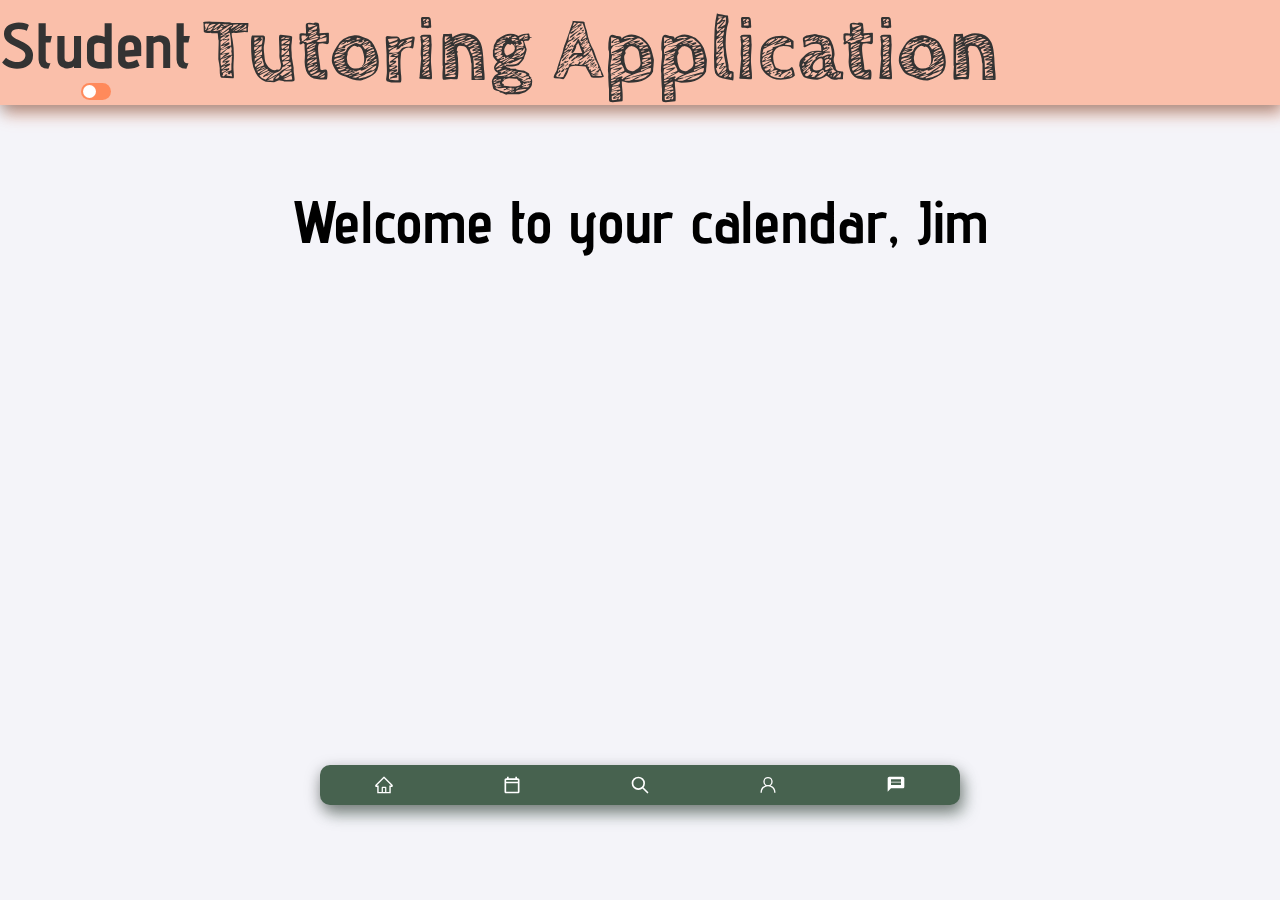
==== calendar.html @ 286cb425 "Fixed sizing of header All pages now reference the header.html for the header of the page The header" ====
<!DOCTYPE html>
<html lang="en">
<head>
    <meta charset="UTF-8">
    <meta name="viewport" content="width=device-width, initial-scale=1.0">
    <title>Get Tutored</title>
    <link rel="stylesheet" href="css/styles_base.css">
    <link rel="stylesheet" href="css/nav_bar.css">
    <link id="theme-stylesheet" rel="stylesheet" href="css/styles_stud.css">
    <script src="js/header.js" defer></script>
    <script src="js/app.js" defer></script>
</head>
<body>
    <header></header> <!-- Placeholder for the header -->
    <main style="display: flex; justify-content: center;">
        <h3>Welcome to your calendar, Jim</h3>
    </main>
    <nav class="button-container">
        <a href="index.html">
            <button class="button">
                <svg xmlns="http://www.w3.org/2000/svg" width="1em" height="1em" viewBox="0 0 1024 1024" stroke-width="0" fill="currentColor" stroke="currentColor" class="icon">
                    <path d="M946.5 505L560.1 118.8l-25.9-25.9a31.5 31.5 0 0 0-44.4 0L77.5 505a63.9 63.9 0 0 0-18.8 46c.4 35.2 29.7 63.3 64.9 63.3h42.5V940h691.8V614.3h43.4c17.1 0 33.2-6.7 45.3-18.8a63.6 63.6 0 0 0 18.7-45.3c0-17-6.7-33.1-18.8-45.2zM568 868H456V664h112v204zm217.9-325.7V868H632V640c0-22.1-17.9-40-40-40H432c-22.1 0-40 17.9-40 40v228H238.1V542.3h-96l370-369.7 23.1 23.1L882 542.3h-96.1z"></path>
                </svg>
            </button>
        </a>
        <a href="calendar.html">
            <button class="button">
                <svg xmlns="http://www.w3.org/2000/svg" width="1em" height="1em" viewBox="0 0 24 24" fill="currentColor" class="icon">              
                <path d="M19 4h-1V2h-2v2H8V2H6v2H5c-1.1 0-2 .9-2 2v14c0 1.1.9 2 2 2h14c1.1 0 2-.9 2-2V6c0-1.1-.9-2-2-2zm0 16H5V10h14v10zm0-12H5V6h14v2z" />
                </svg>
            </button>
        </a>
        <a href="search.html">
            <button class="button">
                <svg xmlns="http://www.w3.org/2000/svg" width="1em" height="1em" aria-hidden="true" viewBox="0 0 24 24" stroke-width="2" fill="none" stroke="currentColor" class="icon">
                <path d="M21 21l-6-6m2-5a7 7 0 11-14 0 7 7 0 0114 0z" stroke-linejoin="round" stroke-linecap="round"></path>            </svg>
            </button>
        </a>
        <a href="profile.html">
            <button class="button">
                <svg xmlns="http://www.w3.org/2000/svg" width="1em" height="1em" viewBox="0 0 24 24" stroke-width="0" fill="currentColor" stroke="currentColor" class="icon">
                <path d="M12 2.5a5.5 5.5 0 0 1 3.096 10.047 9.005 9.005 0 0 1 5.9 8.181.75.75 0 1 1-1.499.044 7.5 7.5 0 0 0-14.993 0 .75.75 0 0 1-1.5-.045 9.005 9.005 0 0 1 5.9-8.18A5.5 5.5 0 0 1 12 2.5ZM8 8a4 4 0 1 0 8 0 4 4 0 0 0-8 0Z"></path>            </svg>
            </button>
        </a>
        <a href="messaging.html">
            <button class="button"> 
                <svg xmlns="http://www.w3.org/2000/svg"  width="1em"  height="1em"  viewBox="0 0 24 24"  fill="currentColor"  class="icon">
                <path d="M20 2H4c-1.1 0-2 .9-2 2v16l4-4h14c1.1 0 2-.9 2-2V4c0-1.1-.9-2-2-2zm-2 10H6V9h12v3zm0-4H6V5h12v3z"/></svg>
            </button>
        </a>
    </nav>
</body>
</html>
---- css/styles_base.css ----
/* Base Styles */
@import url('https://fonts.googleapis.com/css2?family=Cabin+Sketch:wght@700&display=swap');
@import url("https://fonts.googleapis.com/css2?family=Advent+Pro:ital,wght@0,100..900;1,100..900&display=swap");


body {
    margin: 0;
    padding: 0;
}

header {
    margin-inside: 100px 0 100px 100px;
    text-align: left;
}

header h1 {
    font-family: "Cabin Sketch", sans-serif;
    font-size: 7vw;
}

header h2 {
    font-family: "Advent Pro", sans-serif;
    font-size: 5vw
}

nav {

}

main {
    font-family: "Advent Pro", sans-serif;
    font-size: 4vw;
    padding: 20px;
    align-content: center;
}

footer {
    text-align: center;
    padding: 10px 0;
    position: fixed;
    width: 100%;
    bottom: 0;
}

h3 {
    font-family: "Advent Pro", sans-serif;
}

h6 {
    font-family: "Advent Pro", sans-serif;
}

/* Toggle Switch Styles */
.switch {
    position: relative;
    display: inline-block;
    width: 30px;
    height: 17px;
}

.switch input {
    opacity: 0;
    width: 0;
    height: 0;
}

.slider {
    position: absolute;
    cursor: pointer;
    top: 0;
    left: 0;
    right: 0;
    bottom: 0;
    background-color: #FF8A5B;
    transition: .4s;
    border-radius: 17px;
}

.slider:before {
    position: absolute;
    content: "";
    height: 13px;
    width: 13px;
    left: 2px;
    bottom: 2px;
    background-color: white;
    transition: .4s;
    border-radius: 50%;
}

input:checked + .slider {
    background-color: #47624F;
}

input:checked + .slider:before {
    transform: translateX(13px);
}

.button-container{
    position: absolute;
    top: 85vh;
    left: 25vw;    
}

/* Mobile styles */
@media (max-width: 600px) {
    header, nav, main, footer {
        padding: 10px;
    }

    nav a {
        display: block;
        margin: 5px 0;
    }
}
---- css/nav_bar.css ----
/* From Uiverse.io by akshat-patel28 */ 
.button-container {
    display: flex;
    background-color: rgba(71, 98, 79, 255);
    width: 50vw;
    height: 40px;
    align-items: center;
    justify-content: space-around;
    border-radius: 10px;
    box-shadow: rgba(0, 0, 0, 0.35) 0px 5px 15px, 
                rgba(71, 98, 79, 0.4) 5px 10px 15px;

  }
  
  .button {
    outline: 0;
    border: 0 ;
    width: 40px;
    height: 40px;
    border-radius: 50%;
    background-color: transparent;
    display: flex;
    align-items: center;
    justify-content: center;
    color: #fff;
    transition: all ease-in-out 0.3s;
    cursor: pointer;
  }
  
  .button:hover {
    transform: translateY(-3px);
  }
  
  .icon {
    font-size: 20px;
  }
---- css/styles_stud.css ----
/* Student Styles */
body {
    background-color: #f4f4f4;
}

header {
    background-color: rgba(255, 138, 91, 0.5);
    color: #333333;
    box-shadow: rgba(0, 0, 0, 0.35) 0 5px 15px,
                rgba(255, 138, 91, 0.4) 5px 10px 15px;
}

body {
    background-color: #f4f4f9;
}

nav a {
    color: #fff;
}

.button-container {
    background-color: rgba(71, 98, 79, 1);
    box-shadow: rgba(0, 0, 0, 0.35) 0 5px 15px,
                rgba(71, 98, 79, 0.4) 5px 10px 15px;
}
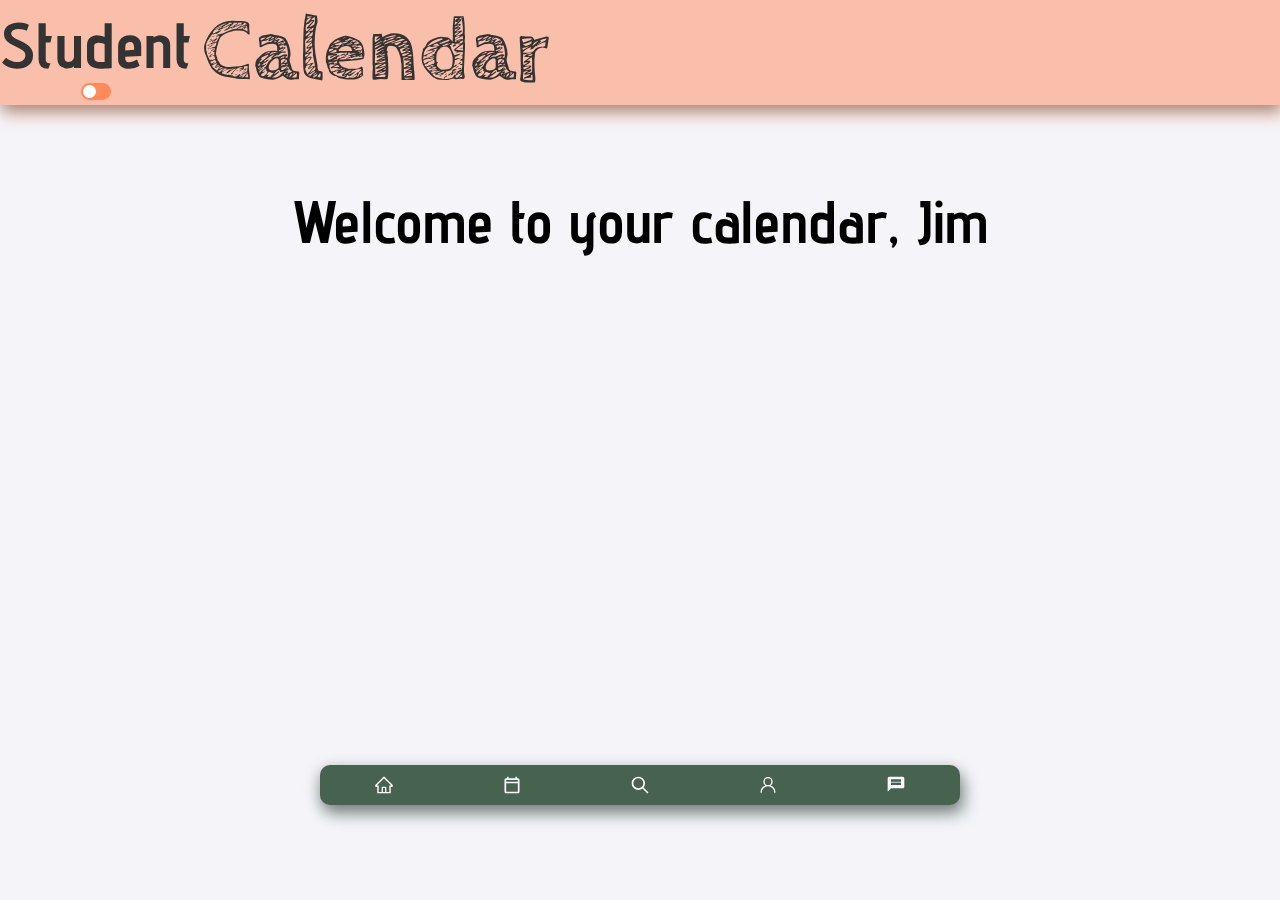
==== commit f89b3bc1: "Added functionality where the header title changes based on the page" ====
--- a/calendar.html
+++ b/calendar.html
@@ -11,7 +11,7 @@
     <script src="js/app.js" defer></script>
 </head>
 <body>
-    <header></header> <!-- Placeholder for the header -->
+    <header title="Calendar"></header> <!-- Placeholder for the header -->
     <main style="display: flex; justify-content: center;">
         <h3>Welcome to your calendar, Jim</h3>
     </main>
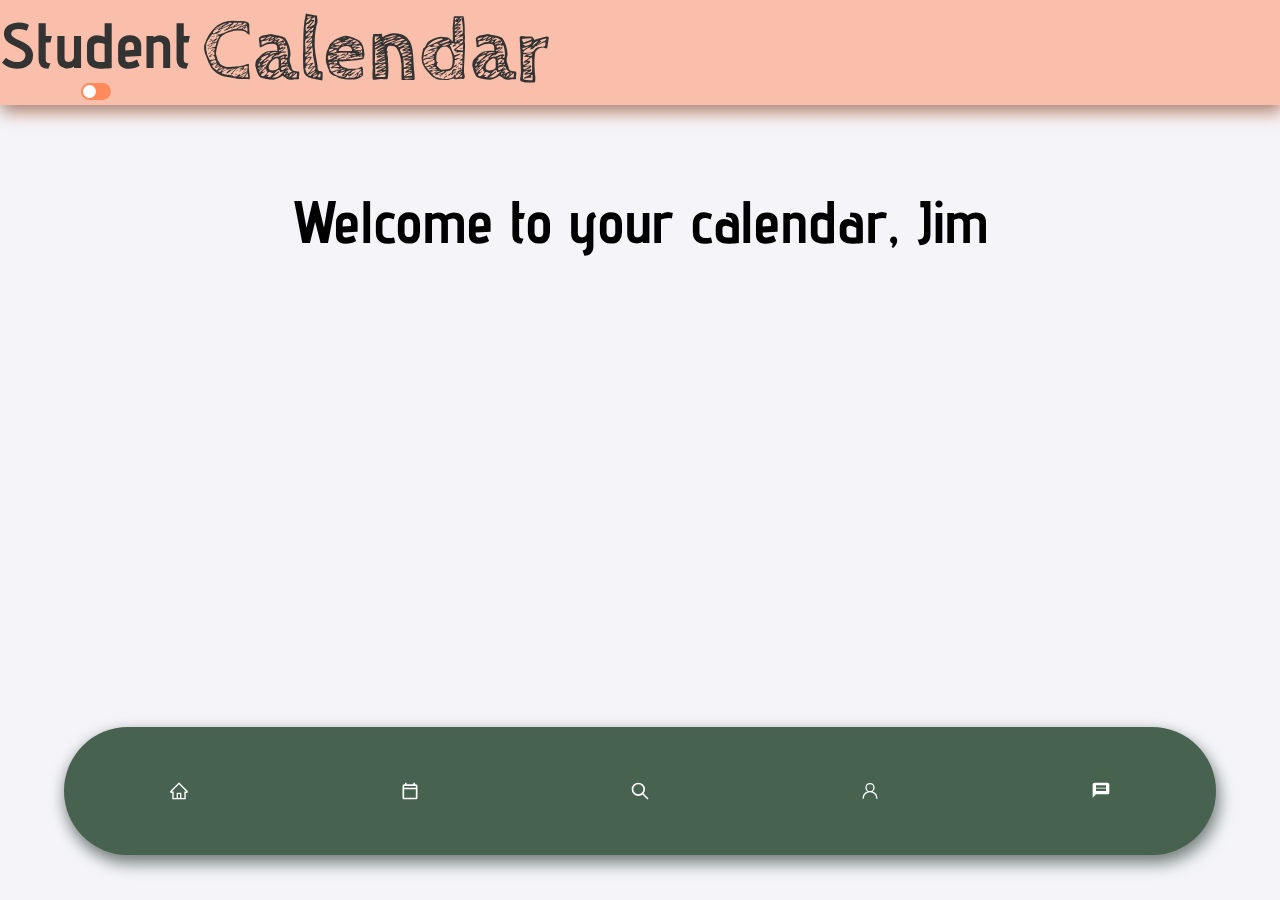
==== commit 0c8ca86f: "Renamed header.js to pageSetup.js so it sets up both the header and the navbar Created a navbar.html" ====
--- a/calendar.html
+++ b/calendar.html
@@ -7,7 +7,7 @@
     <link rel="stylesheet" href="css/styles_base.css">
     <link rel="stylesheet" href="css/nav_bar.css">
     <link id="theme-stylesheet" rel="stylesheet" href="css/styles_stud.css">
-    <script src="js/header.js" defer></script>
+    <script src="js/pageSetup.js" defer></script>
     <script src="js/app.js" defer></script>
 </head>
 <body>
@@ -15,39 +15,6 @@
     <main style="display: flex; justify-content: center;">
         <h3>Welcome to your calendar, Jim</h3>
     </main>
-    <nav class="button-container">
-        <a href="index.html">
-            <button class="button">
-                <svg xmlns="http://www.w3.org/2000/svg" width="1em" height="1em" viewBox="0 0 1024 1024" stroke-width="0" fill="currentColor" stroke="currentColor" class="icon">
-                    <path d="M946.5 505L560.1 118.8l-25.9-25.9a31.5 31.5 0 0 0-44.4 0L77.5 505a63.9 63.9 0 0 0-18.8 46c.4 35.2 29.7 63.3 64.9 63.3h42.5V940h691.8V614.3h43.4c17.1 0 33.2-6.7 45.3-18.8a63.6 63.6 0 0 0 18.7-45.3c0-17-6.7-33.1-18.8-45.2zM568 868H456V664h112v204zm217.9-325.7V868H632V640c0-22.1-17.9-40-40-40H432c-22.1 0-40 17.9-40 40v228H238.1V542.3h-96l370-369.7 23.1 23.1L882 542.3h-96.1z"></path>
-                </svg>
-            </button>
-        </a>
-        <a href="calendar.html">
-            <button class="button">
-                <svg xmlns="http://www.w3.org/2000/svg" width="1em" height="1em" viewBox="0 0 24 24" fill="currentColor" class="icon">              
-                <path d="M19 4h-1V2h-2v2H8V2H6v2H5c-1.1 0-2 .9-2 2v14c0 1.1.9 2 2 2h14c1.1 0 2-.9 2-2V6c0-1.1-.9-2-2-2zm0 16H5V10h14v10zm0-12H5V6h14v2z" />
-                </svg>
-            </button>
-        </a>
-        <a href="search.html">
-            <button class="button">
-                <svg xmlns="http://www.w3.org/2000/svg" width="1em" height="1em" aria-hidden="true" viewBox="0 0 24 24" stroke-width="2" fill="none" stroke="currentColor" class="icon">
-                <path d="M21 21l-6-6m2-5a7 7 0 11-14 0 7 7 0 0114 0z" stroke-linejoin="round" stroke-linecap="round"></path>            </svg>
-            </button>
-        </a>
-        <a href="profile.html">
-            <button class="button">
-                <svg xmlns="http://www.w3.org/2000/svg" width="1em" height="1em" viewBox="0 0 24 24" stroke-width="0" fill="currentColor" stroke="currentColor" class="icon">
-                <path d="M12 2.5a5.5 5.5 0 0 1 3.096 10.047 9.005 9.005 0 0 1 5.9 8.181.75.75 0 1 1-1.499.044 7.5 7.5 0 0 0-14.993 0 .75.75 0 0 1-1.5-.045 9.005 9.005 0 0 1 5.9-8.18A5.5 5.5 0 0 1 12 2.5ZM8 8a4 4 0 1 0 8 0 4 4 0 0 0-8 0Z"></path>            </svg>
-            </button>
-        </a>
-        <a href="messaging.html">
-            <button class="button"> 
-                <svg xmlns="http://www.w3.org/2000/svg"  width="1em"  height="1em"  viewBox="0 0 24 24"  fill="currentColor"  class="icon">
-                <path d="M20 2H4c-1.1 0-2 .9-2 2v16l4-4h14c1.1 0 2-.9 2-2V4c0-1.1-.9-2-2-2zm-2 10H6V9h12v3zm0-4H6V5h12v3z"/></svg>
-            </button>
-        </a>
-    </nav>
+    <nav></nav>  <!-- Placeholder for the navbar -->
 </body>
 </html>
--- a/css/styles_base.css
+++ b/css/styles_base.css
@@ -21,10 +21,6 @@
 header h2 {
     font-family: "Advent Pro", sans-serif;
     font-size: 5vw
-}
-
-nav {
-
 }
 
 main {
@@ -96,10 +92,11 @@
     transform: translateX(13px);
 }
 
-.button-container{
+nav {
     position: absolute;
-    top: 85vh;
-    left: 25vw;    
+    bottom: 5vh;
+    left: 50%;
+    transform: translateX(-50%);
 }
 
 /* Mobile styles */
--- a/css/nav_bar.css
+++ b/css/nav_bar.css
@@ -1,20 +1,16 @@
-/* From Uiverse.io by akshat-patel28 */ 
-.button-container {
+/* Navbar css */
+nav {
     display: flex;
-    background-color: rgba(71, 98, 79, 255);
-    width: 50vw;
-    height: 40px;
+    width: 90vw;
+    height: 10vw;
     align-items: center;
     justify-content: space-around;
-    border-radius: 10px;
-    box-shadow: rgba(0, 0, 0, 0.35) 0px 5px 15px, 
-                rgba(71, 98, 79, 0.4) 5px 10px 15px;
-
+    border-radius: 10vw;
   }
   
   .button {
     outline: 0;
-    border: 0 ;
+    border: 0;
     width: 40px;
     height: 40px;
     border-radius: 50%;
@@ -26,7 +22,11 @@
     transition: all ease-in-out 0.3s;
     cursor: pointer;
   }
-  
+
+  .buttonCurrent {
+    background-color: rgba(82,173,156,0.5);
+  }
+
   .button:hover {
     transform: translateY(-3px);
   }
--- a/css/styles_stud.css
+++ b/css/styles_stud.css
@@ -18,7 +18,7 @@
     color: #fff;
 }
 
-.button-container {
+nav {
     background-color: rgba(71, 98, 79, 1);
     box-shadow: rgba(0, 0, 0, 0.35) 0 5px 15px,
                 rgba(71, 98, 79, 0.4) 5px 10px 15px;
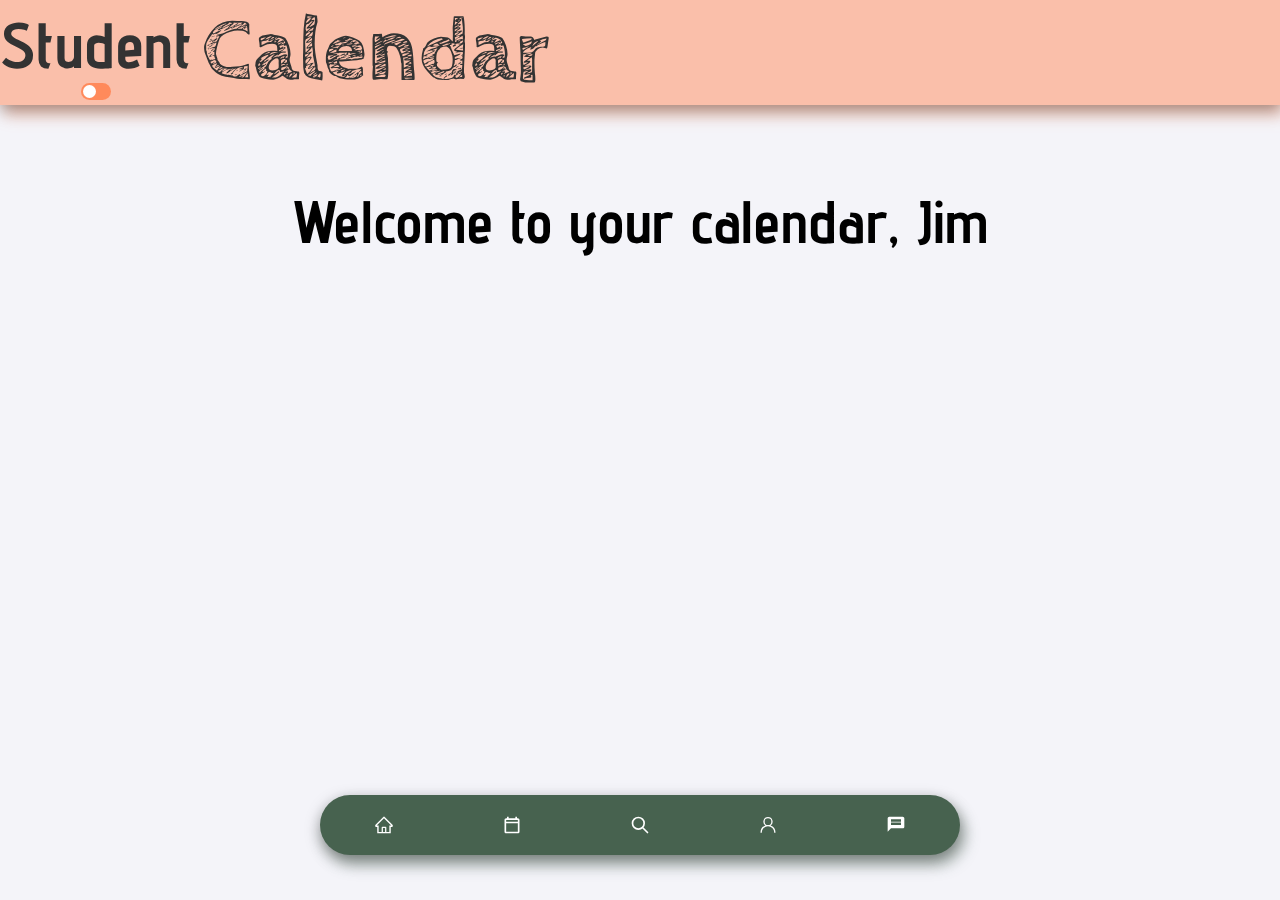
==== commit 0b35a06c: "fixing my mistake" ====
--- a/calendar.html
+++ b/calendar.html
@@ -7,7 +7,7 @@
     <link rel="stylesheet" href="css/styles_base.css">
     <link rel="stylesheet" href="css/nav_bar.css">
     <link id="theme-stylesheet" rel="stylesheet" href="css/styles_stud.css">
-    <script src="js/pageSetup.js" defer></script>
+    <script src="js/header.js" defer></script>
     <script src="js/app.js" defer></script>
 </head>
 <body>
@@ -15,6 +15,39 @@
     <main style="display: flex; justify-content: center;">
         <h3>Welcome to your calendar, Jim</h3>
     </main>
-    <nav></nav>  <!-- Placeholder for the navbar -->
+    <nav class="button-container">
+        <a href="index.html">
+            <button class="button">
+                <svg xmlns="http://www.w3.org/2000/svg" width="1em" height="1em" viewBox="0 0 1024 1024" stroke-width="0" fill="currentColor" stroke="currentColor" class="icon">
+                    <path d="M946.5 505L560.1 118.8l-25.9-25.9a31.5 31.5 0 0 0-44.4 0L77.5 505a63.9 63.9 0 0 0-18.8 46c.4 35.2 29.7 63.3 64.9 63.3h42.5V940h691.8V614.3h43.4c17.1 0 33.2-6.7 45.3-18.8a63.6 63.6 0 0 0 18.7-45.3c0-17-6.7-33.1-18.8-45.2zM568 868H456V664h112v204zm217.9-325.7V868H632V640c0-22.1-17.9-40-40-40H432c-22.1 0-40 17.9-40 40v228H238.1V542.3h-96l370-369.7 23.1 23.1L882 542.3h-96.1z"></path>
+                </svg>
+            </button>
+        </a>
+        <a href="calendar.html">
+            <button class="button">
+                <svg xmlns="http://www.w3.org/2000/svg" width="1em" height="1em" viewBox="0 0 24 24" fill="currentColor" class="icon">              
+                <path d="M19 4h-1V2h-2v2H8V2H6v2H5c-1.1 0-2 .9-2 2v14c0 1.1.9 2 2 2h14c1.1 0 2-.9 2-2V6c0-1.1-.9-2-2-2zm0 16H5V10h14v10zm0-12H5V6h14v2z" />
+                </svg>
+            </button>
+        </a>
+        <a href="search.html">
+            <button class="button">
+                <svg xmlns="http://www.w3.org/2000/svg" width="1em" height="1em" aria-hidden="true" viewBox="0 0 24 24" stroke-width="2" fill="none" stroke="currentColor" class="icon">
+                <path d="M21 21l-6-6m2-5a7 7 0 11-14 0 7 7 0 0114 0z" stroke-linejoin="round" stroke-linecap="round"></path>            </svg>
+            </button>
+        </a>
+        <a href="profile.html">
+            <button class="button">
+                <svg xmlns="http://www.w3.org/2000/svg" width="1em" height="1em" viewBox="0 0 24 24" stroke-width="0" fill="currentColor" stroke="currentColor" class="icon">
+                <path d="M12 2.5a5.5 5.5 0 0 1 3.096 10.047 9.005 9.005 0 0 1 5.9 8.181.75.75 0 1 1-1.499.044 7.5 7.5 0 0 0-14.993 0 .75.75 0 0 1-1.5-.045 9.005 9.005 0 0 1 5.9-8.18A5.5 5.5 0 0 1 12 2.5ZM8 8a4 4 0 1 0 8 0 4 4 0 0 0-8 0Z"></path>            </svg>
+            </button>
+        </a>
+        <a href="messaging.html">
+            <button class="button"> 
+                <svg xmlns="http://www.w3.org/2000/svg"  width="1em"  height="1em"  viewBox="0 0 24 24"  fill="currentColor"  class="icon">
+                <path d="M20 2H4c-1.1 0-2 .9-2 2v16l4-4h14c1.1 0 2-.9 2-2V4c0-1.1-.9-2-2-2zm-2 10H6V9h12v3zm0-4H6V5h12v3z"/></svg>
+            </button>
+        </a>
+    </nav>
 </body>
 </html>
--- a/css/styles_base.css
+++ b/css/styles_base.css
@@ -21,6 +21,10 @@
 header h2 {
     font-family: "Advent Pro", sans-serif;
     font-size: 5vw
+}
+
+nav {
+
 }
 
 main {
@@ -92,7 +96,7 @@
     transform: translateX(13px);
 }
 
-nav {
+.button-container{
     position: absolute;
     bottom: 5vh;
     left: 50%;
--- a/css/nav_bar.css
+++ b/css/nav_bar.css
@@ -1,8 +1,9 @@
 /* Navbar css */
-nav {
+.button-container {
     display: flex;
-    width: 90vw;
-    height: 10vw;
+    background-color: rgba(71, 98, 79, 255);
+    width: 50vw;
+    height: 60px;
     align-items: center;
     justify-content: space-around;
     border-radius: 10vw;
@@ -10,7 +11,7 @@
   
   .button {
     outline: 0;
-    border: 0;
+    border: 0 ;
     width: 40px;
     height: 40px;
     border-radius: 50%;
@@ -22,13 +23,9 @@
     transition: all ease-in-out 0.3s;
     cursor: pointer;
   }
-
-  .buttonCurrent {
-    background-color: rgba(82,173,156,0.5);
-  }
-
+  
   .button:hover {
-    transform: translateY(-3px);
+    transform: translateY(-4px);
   }
   
   .icon {
--- a/css/styles_stud.css
+++ b/css/styles_stud.css
@@ -18,7 +18,7 @@
     color: #fff;
 }
 
-nav {
+.button-container {
     background-color: rgba(71, 98, 79, 1);
     box-shadow: rgba(0, 0, 0, 0.35) 0 5px 15px,
                 rgba(71, 98, 79, 0.4) 5px 10px 15px;
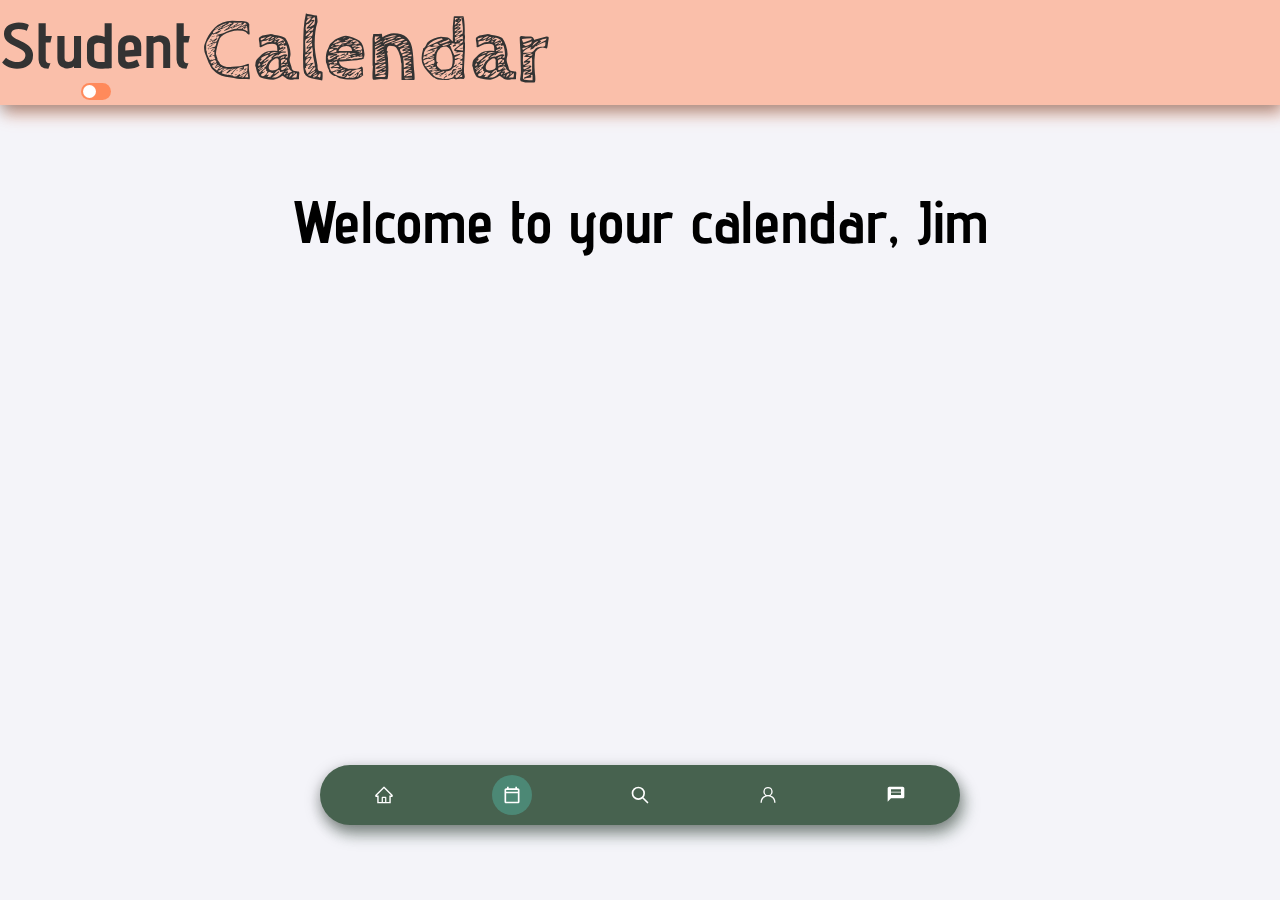
==== commit 8241f839: "Fixed all issues where navbar changes were lost" ====
--- a/calendar.html
+++ b/calendar.html
@@ -7,7 +7,7 @@
     <link rel="stylesheet" href="css/styles_base.css">
     <link rel="stylesheet" href="css/nav_bar.css">
     <link id="theme-stylesheet" rel="stylesheet" href="css/styles_stud.css">
-    <script src="js/header.js" defer></script>
+    <script src="js/pageSetup.js" defer></script>
     <script src="js/app.js" defer></script>
 </head>
 <body>
@@ -15,39 +15,6 @@
     <main style="display: flex; justify-content: center;">
         <h3>Welcome to your calendar, Jim</h3>
     </main>
-    <nav class="button-container">
-        <a href="index.html">
-            <button class="button">
-                <svg xmlns="http://www.w3.org/2000/svg" width="1em" height="1em" viewBox="0 0 1024 1024" stroke-width="0" fill="currentColor" stroke="currentColor" class="icon">
-                    <path d="M946.5 505L560.1 118.8l-25.9-25.9a31.5 31.5 0 0 0-44.4 0L77.5 505a63.9 63.9 0 0 0-18.8 46c.4 35.2 29.7 63.3 64.9 63.3h42.5V940h691.8V614.3h43.4c17.1 0 33.2-6.7 45.3-18.8a63.6 63.6 0 0 0 18.7-45.3c0-17-6.7-33.1-18.8-45.2zM568 868H456V664h112v204zm217.9-325.7V868H632V640c0-22.1-17.9-40-40-40H432c-22.1 0-40 17.9-40 40v228H238.1V542.3h-96l370-369.7 23.1 23.1L882 542.3h-96.1z"></path>
-                </svg>
-            </button>
-        </a>
-        <a href="calendar.html">
-            <button class="button">
-                <svg xmlns="http://www.w3.org/2000/svg" width="1em" height="1em" viewBox="0 0 24 24" fill="currentColor" class="icon">              
-                <path d="M19 4h-1V2h-2v2H8V2H6v2H5c-1.1 0-2 .9-2 2v14c0 1.1.9 2 2 2h14c1.1 0 2-.9 2-2V6c0-1.1-.9-2-2-2zm0 16H5V10h14v10zm0-12H5V6h14v2z" />
-                </svg>
-            </button>
-        </a>
-        <a href="search.html">
-            <button class="button">
-                <svg xmlns="http://www.w3.org/2000/svg" width="1em" height="1em" aria-hidden="true" viewBox="0 0 24 24" stroke-width="2" fill="none" stroke="currentColor" class="icon">
-                <path d="M21 21l-6-6m2-5a7 7 0 11-14 0 7 7 0 0114 0z" stroke-linejoin="round" stroke-linecap="round"></path>            </svg>
-            </button>
-        </a>
-        <a href="profile.html">
-            <button class="button">
-                <svg xmlns="http://www.w3.org/2000/svg" width="1em" height="1em" viewBox="0 0 24 24" stroke-width="0" fill="currentColor" stroke="currentColor" class="icon">
-                <path d="M12 2.5a5.5 5.5 0 0 1 3.096 10.047 9.005 9.005 0 0 1 5.9 8.181.75.75 0 1 1-1.499.044 7.5 7.5 0 0 0-14.993 0 .75.75 0 0 1-1.5-.045 9.005 9.005 0 0 1 5.9-8.18A5.5 5.5 0 0 1 12 2.5ZM8 8a4 4 0 1 0 8 0 4 4 0 0 0-8 0Z"></path>            </svg>
-            </button>
-        </a>
-        <a href="messaging.html">
-            <button class="button"> 
-                <svg xmlns="http://www.w3.org/2000/svg"  width="1em"  height="1em"  viewBox="0 0 24 24"  fill="currentColor"  class="icon">
-                <path d="M20 2H4c-1.1 0-2 .9-2 2v16l4-4h14c1.1 0 2-.9 2-2V4c0-1.1-.9-2-2-2zm-2 10H6V9h12v3zm0-4H6V5h12v3z"/></svg>
-            </button>
-        </a>
-    </nav>
+    <nav></nav>  <!-- Placeholder for the navbar -->
 </body>
 </html>
--- a/css/styles_base.css
+++ b/css/styles_base.css
@@ -21,10 +21,6 @@
 header h2 {
     font-family: "Advent Pro", sans-serif;
     font-size: 5vw
-}
-
-nav {
-
 }
 
 main {
@@ -96,7 +92,7 @@
     transform: translateX(13px);
 }
 
-.button-container{
+nav{
     position: absolute;
     bottom: 5vh;
     left: 50%;
--- a/css/nav_bar.css
+++ b/css/nav_bar.css
@@ -1,33 +1,42 @@
-/* Navbar css */
-.button-container {
-    display: flex;
-    background-color: rgba(71, 98, 79, 255);
-    width: 50vw;
-    height: 60px;
-    align-items: center;
-    justify-content: space-around;
-    border-radius: 10vw;
-  }
-  
-  .button {
-    outline: 0;
-    border: 0 ;
-    width: 40px;
-    height: 40px;
-    border-radius: 50%;
-    background-color: transparent;
-    display: flex;
-    align-items: center;
-    justify-content: center;
-    color: #fff;
-    transition: all ease-in-out 0.3s;
-    cursor: pointer;
-  }
-  
-  .button:hover {
-    transform: translateY(-4px);
-  }
-  
-  .icon {
-    font-size: 20px;
-  }+/* Navbar CSS */
+nav {
+  position: fixed; /* Changed from absolute to fixed */
+  display: flex;
+  background-color: rgba(71, 98, 79, 255);
+  width: 50vw;
+  height: 60px;
+  align-items: center;
+  justify-content: space-around;
+  border-radius: 10vw;
+  top: 85vh; 
+  left: 50%;
+  transform: translateX(-50%); /* Center the navbar horizontally */
+  z-index: 1000; /* Ensure it stays above other elements */
+}
+
+.button {
+  outline: 0;
+  border: 0;
+  width: 40px;
+  height: 40px;
+  border-radius: 50%;
+  background-color: transparent;
+  display: flex;
+  align-items: center;
+  justify-content: center;
+  color: #fff;
+  transition: all ease-in-out 0.3s;
+  cursor: pointer;
+}
+
+.active {
+    background-color: rgba(82,173,156,0.5);
+}
+
+.button:hover {
+  transform: translateY(-4px);
+}
+
+.icon {
+  font-size: 20px;
+}
--- a/css/styles_stud.css
+++ b/css/styles_stud.css
@@ -18,7 +18,7 @@
     color: #fff;
 }
 
-.button-container {
+nav {
     background-color: rgba(71, 98, 79, 1);
     box-shadow: rgba(0, 0, 0, 0.35) 0 5px 15px,
                 rgba(71, 98, 79, 0.4) 5px 10px 15px;
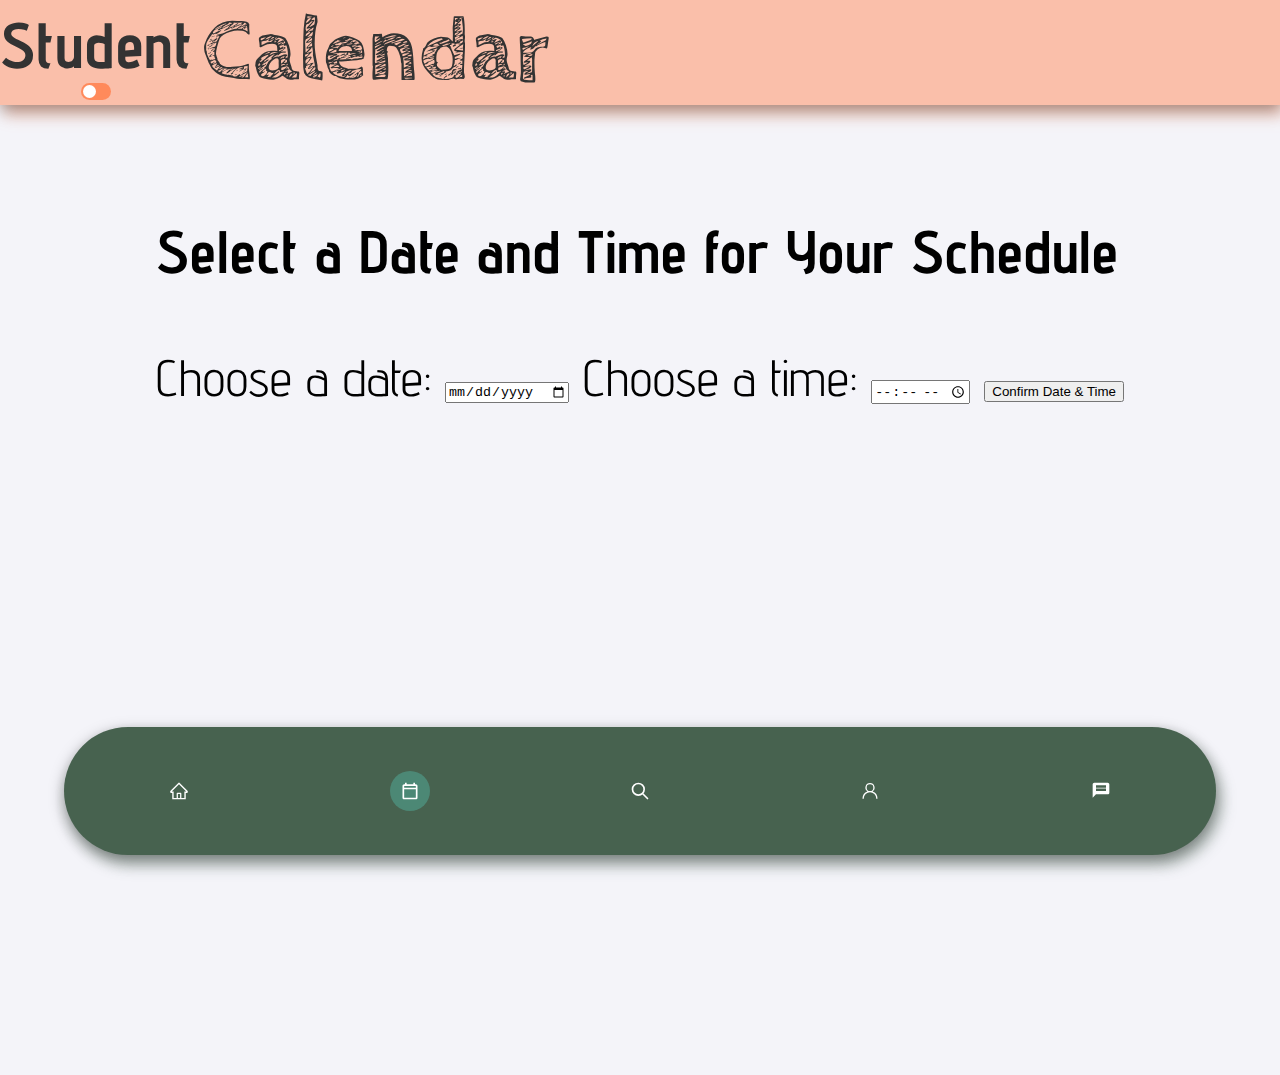
==== commit 6aa46f88: "changed calendar" ====
--- a/calendar.html
+++ b/calendar.html
@@ -11,9 +11,29 @@
     <script src="js/app.js" defer></script>
 </head>
 <body>
+    
     <header title="Calendar"></header> <!-- Placeholder for the header -->
-    <main style="display: flex; justify-content: center;">
-        <h3>Welcome to your calendar, Jim</h3>
+    <main style="display: flex; justify-content: center; align-items: flex-start; height: 100vh; padding-top: 50px;">
+        <div>
+            <h3>Select a Date and Time for Your Schedule</h3>
+            <label for="schedule-date">Choose a date:</label>
+            <input type="date" id="schedule-date" required>
+    
+            <label for="schedule-time">Choose a time:</label>
+            <input type="time" id="schedule-time" required>
+    
+            <button id="submit-button">Confirm Date & Time</button>
+            <div id="result"></div>
+        </div>
+        <script>
+            document.getElementById('submit-button').addEventListener('click', () => {
+                const date = document.getElementById('schedule-date').value;
+                const time = document.getElementById('schedule-time').value;
+                const result = document.getElementById('result');
+    
+                result.textContent = date && time ? `Scheduled for ${date} at ${time}` : 'Please select both a date and time.';
+            });
+        </script>
     </main>
     <nav></nav>  <!-- Placeholder for the navbar -->
 </body>
--- a/css/styles_base.css
+++ b/css/styles_base.css
@@ -92,13 +92,6 @@
     transform: translateX(13px);
 }
 
-nav{
-    position: absolute;
-    bottom: 5vh;
-    left: 50%;
-    transform: translateX(-50%);
-}
-
 /* Mobile styles */
 @media (max-width: 600px) {
     header, nav, main, footer {
--- a/css/nav_bar.css
+++ b/css/nav_bar.css
@@ -2,13 +2,12 @@
 nav {
   position: fixed; /* Changed from absolute to fixed */
   display: flex;
-  background-color: rgba(71, 98, 79, 255);
-  width: 50vw;
-  height: 60px;
+  width: 90vw;
+  height: 10vw;
   align-items: center;
   justify-content: space-around;
   border-radius: 10vw;
-  top: 85vh; 
+  bottom: 5vh;
   left: 50%;
   transform: translateX(-50%); /* Center the navbar horizontally */
   z-index: 1000; /* Ensure it stays above other elements */
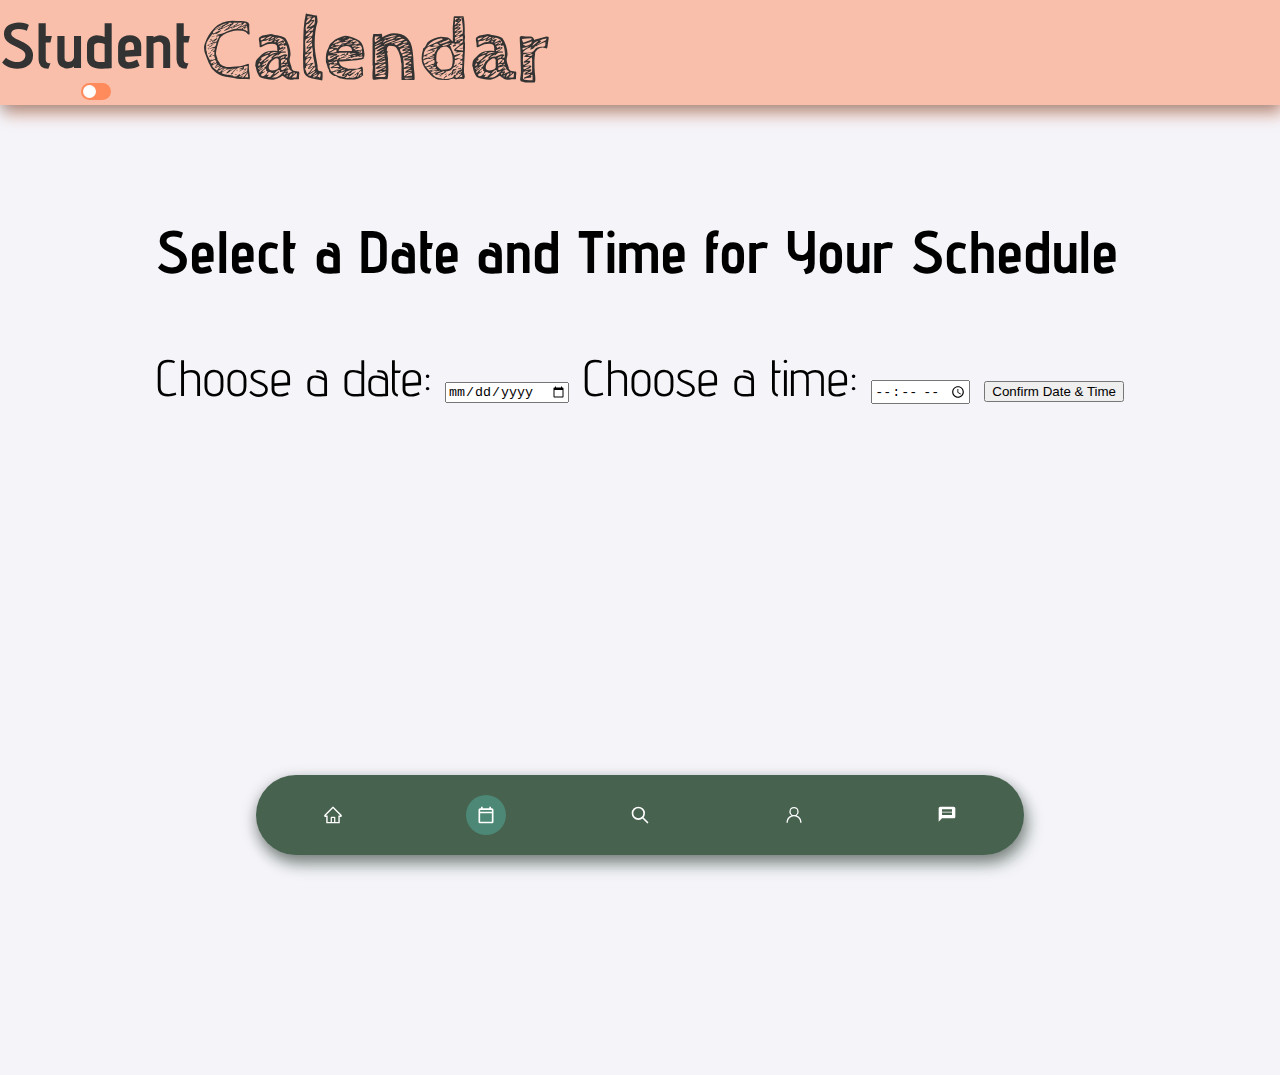
==== commit 1d982488: "search page all done" ====
--- a/calendar.html
+++ b/calendar.html
@@ -35,6 +35,6 @@
             });
         </script>
     </main>
-    <nav></nav>  <!-- Placeholder for the navbar -->
+    <nav class="navbar"></nav>  <!-- Placeholder for the navbar -->
 </body>
 </html>
--- a/css/styles_base.css
+++ b/css/styles_base.css
@@ -92,6 +92,75 @@
     transform: translateX(13px);
 }
 
+
+.search_bar {
+    display: flex;
+    align-items: center;
+    border-radius: 50px;
+    padding: 0.5rem 1rem;
+    width: 100%;
+    max-width: 80vw;
+    margin: 1rem auto;
+    height: 2rem;
+}
+
+.search_input {
+    flex: 1;
+    font-family: "Cabin Sketch", sans-serif;
+    font-size: 1rem;
+    color: #ffffff;
+    background-color: transparent;
+    border: none;
+    outline: none;
+    padding: 0.5rem;
+    margin-right: 1rem;
+    caret-color: #ffffff;
+}
+
+.search_input::placeholder {
+    color: #ffffff;
+    font-family: "Cabin Sketch", sans-serif;
+}
+
+.search_button {
+    background: none;
+    border: none;
+    cursor: pointer;
+    display: flex;
+    align-items: center;
+    justify-content: center;
+    padding: 0.5rem;
+    border-radius: 50%;
+    transition: background-color 0.3s;
+}
+
+.search_button:hover {
+    background-color: rgba(255, 255, 255, 0.1);
+}
+
+.search_icon {
+    stroke: #ffffff;
+    width: 1.5rem;
+    height: 1.5rem;
+}
+
+.main_content {
+    display: flex;
+    align-items: center;
+    border-radius: 40px;
+    justify-content: center;
+
+    margin: 1rem auto;
+    padding: 0.5rem 1rem;
+    width: 100%;
+    max-width: 80vw;
+    max-height: 65vh;
+}
+
+.navbar{
+    height: 5rem;
+    width: 60vw;
+}
 /* Mobile styles */
 @media (max-width: 600px) {
     header, nav, main, footer {
--- a/css/styles_stud.css
+++ b/css/styles_stud.css
@@ -23,3 +23,15 @@
     box-shadow: rgba(0, 0, 0, 0.35) 0 5px 15px,
                 rgba(71, 98, 79, 0.4) 5px 10px 15px;
 }
+
+.search_bar {
+    background-color: #47624f;
+    box-shadow: 0 4px 6px rgba(0, 0, 0, 0.2);
+}
+.search_input::placeholder {
+    color: rgba(0, 0, 0, 0.35);
+}
+
+.main_content {
+    background-color: rgba(71, 98, 79, 0.5);
+}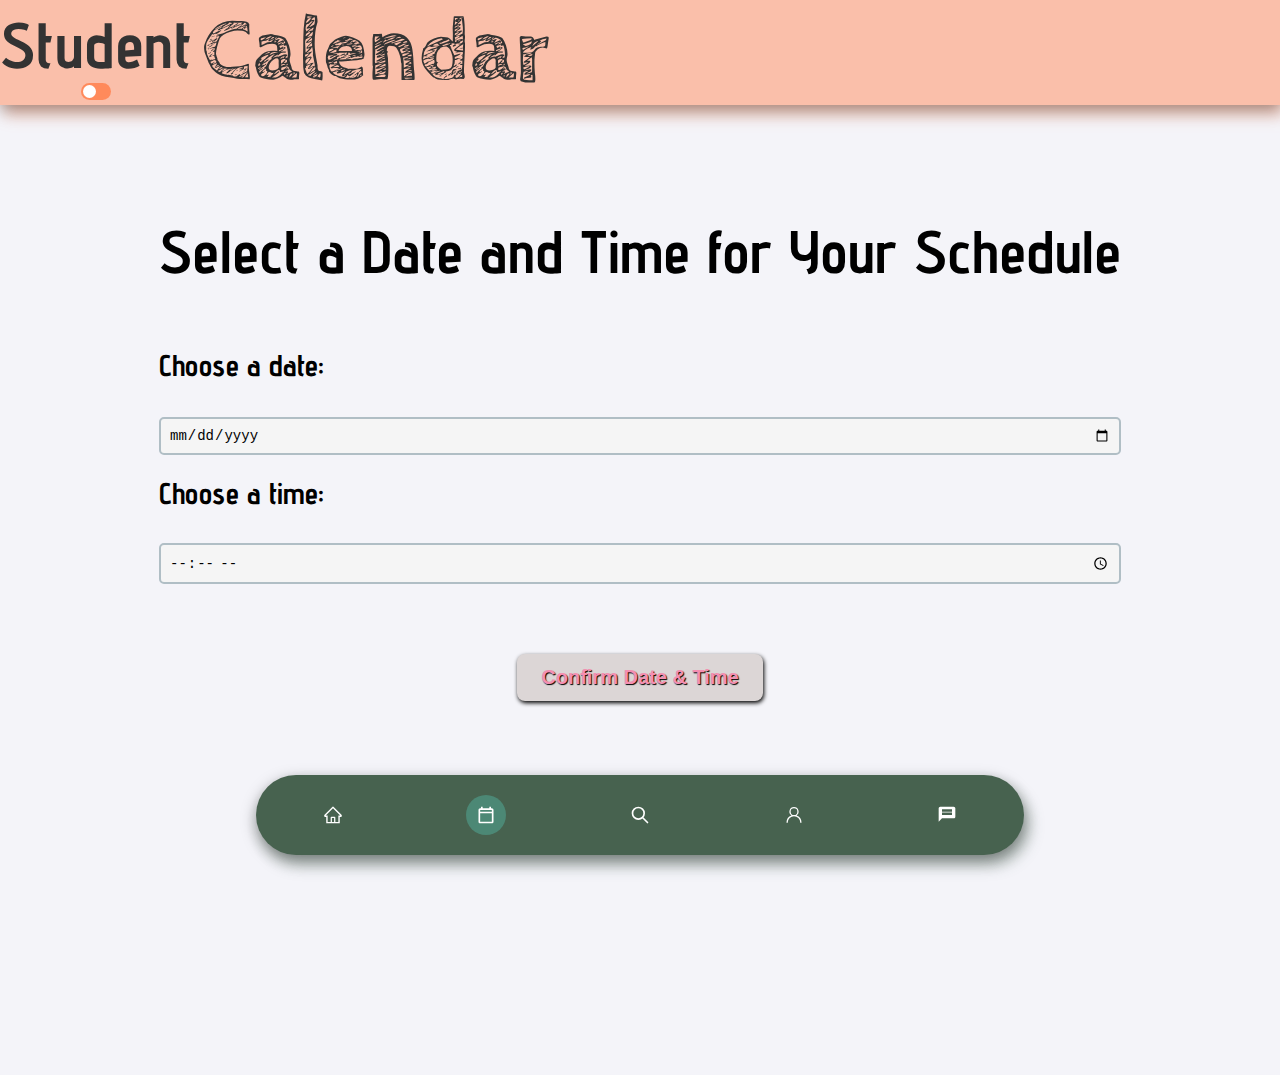
==== commit f7b227c7: "fix calendar" ====
--- a/calendar.html
+++ b/calendar.html
@@ -9,6 +9,66 @@
     <link id="theme-stylesheet" rel="stylesheet" href="css/styles_stud.css">
     <script src="js/pageSetup.js" defer></script>
     <script src="js/app.js" defer></script>
+    <style>
+        /* button */
+        #submit-button {
+            background-color: #dcd6d6; 
+            color: #f48fb1; 
+            padding: 12px 24px; 
+            font-size: 20px; 
+            border: none; 
+            border-radius: 8px;
+            cursor: pointer; 
+            font-weight: bold; 
+            transition: background-color 0.3s ease, transform 0.3s ease; 
+            display: block;
+            margin-left: auto;
+            margin-right: auto;
+            text-shadow: 1px 1px 1px black;
+            box-shadow: 1px 2px 4px black;
+        }
+
+        
+        #submit-button:hover {
+            background-color: #f48fb1; 
+            color: white;
+            transform: scale(1.50); 
+        }
+
+        #buttonStyle {
+            text-align: center; 
+            margin-top: 50px; 
+        }
+
+        /* date */
+
+ .enterLabel {
+    font-size: 30px;
+    color: #000000;
+    font-weight: bold;
+    margin-bottom: 8px;
+    display: block;
+}
+
+.enterInfo {
+    padding: 8px;
+    border: 2px solid #b0bec5;
+    border-radius: 5px;
+    background-color: #f5f5f5;
+    font-size: 14px;
+    width: 100%;
+    box-sizing: border-box;
+    margin-bottom: 20px;
+}
+
+.enterInfo:hover {
+    border-color: #e7400d;
+    
+    background-color: #fff3e0;
+}
+
+
+    </style>
 </head>
 <body>
     
@@ -16,22 +76,33 @@
     <main style="display: flex; justify-content: center; align-items: flex-start; height: 100vh; padding-top: 50px;">
         <div>
             <h3>Select a Date and Time for Your Schedule</h3>
-            <label for="schedule-date">Choose a date:</label>
-            <input type="date" id="schedule-date" required>
+            <label for="schedule-date" id ="labelSchedule"class="enterLabel">Choose a date:</label>
+            <input type="date" id="schedule-date" class="enterInfo" required>
     
-            <label for="schedule-time">Choose a time:</label>
-            <input type="time" id="schedule-time" required>
-    
-            <button id="submit-button">Confirm Date & Time</button>
-            <div id="result"></div>
+            <label for="schedule-time" class="enterLabel">Choose a time:</label>
+            <input type="time" id="schedule-time" class="enterInfo" required>
+            <br>
+            <div id="buttonStyle">
+                <button id="submit-button">Confirm Date & Time</button>
+            </div>
+            <br><br>
+            <div id="time-Selected"></div>
+
+
+            <br>
+            <br>
         </div>
         <script>
             document.getElementById('submit-button').addEventListener('click', () => {
                 const date = document.getElementById('schedule-date').value;
                 const time = document.getElementById('schedule-time').value;
-                const result = document.getElementById('result');
+                const timeSelected = document.getElementById('time-Selected');
     
-                result.textContent = date && time ? `Scheduled for ${date} at ${time}` : 'Please select both a date and time.';
+                if (date && time) {
+                    timeSelected.innerHTML = `Scheduled for ${date} at ${time} <br><br>`;
+                } else {
+                    timeSelected.innerHTML = 'Invalid. Please select both a date and time.';
+                    }
             });
         </script>
     </main>
